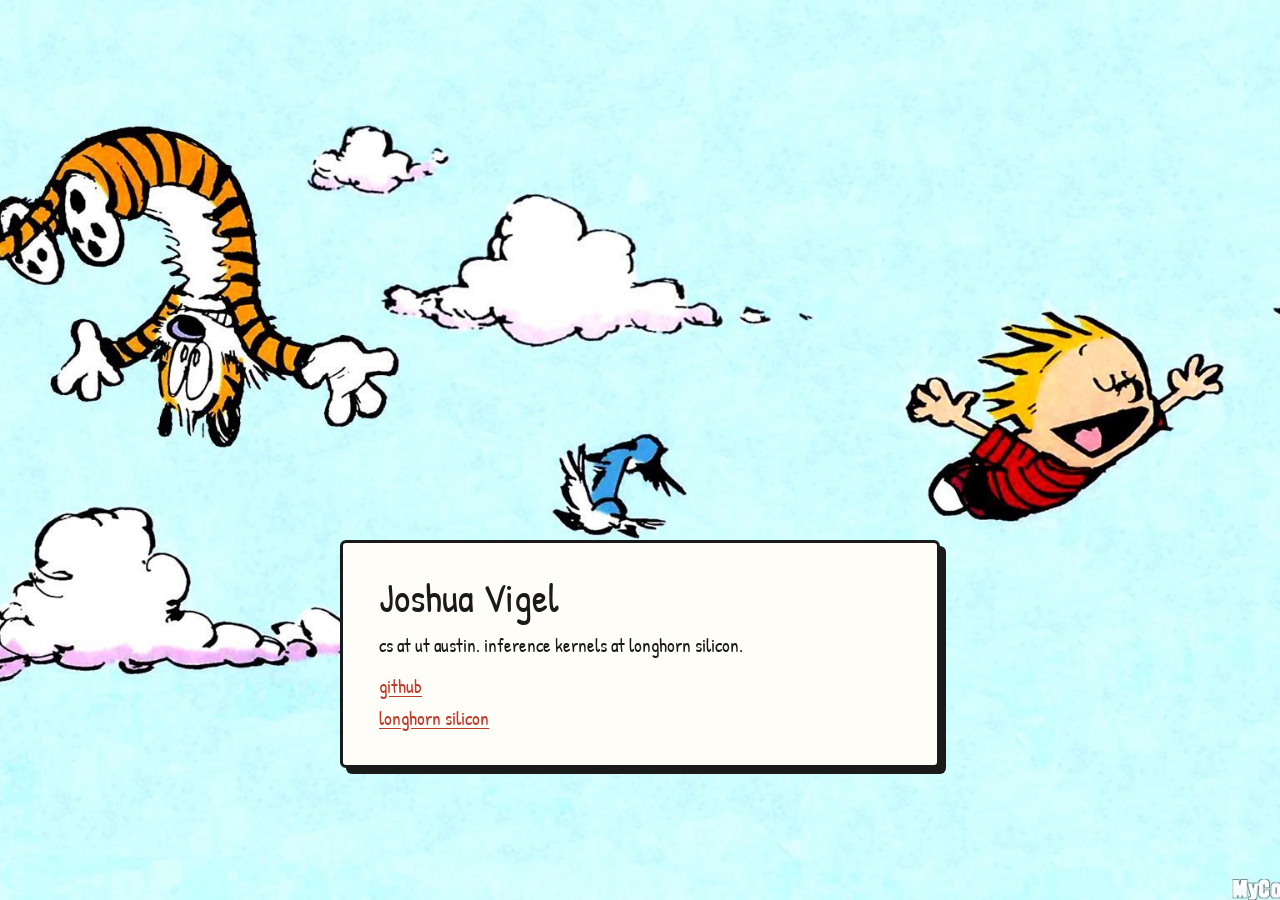
==== index.html @ 04060b35 "Move panel below the characters" ====
<!doctype html>
<html lang="en">
<head>
  <meta charset="utf-8">
  <meta name="viewport" content="width=device-width, initial-scale=1">
  <title>Joshua Vigel</title>
  <link rel="stylesheet" href="style.css?v=3">
</head>
<body data-root="">
  <div class="layout">
    <nav></nav>
    <main>
      <h1>Joshua Vigel</h1>
      <p>cs at ut austin. inference kernels at longhorn silicon.</p>
      <div class="links">
        <a href="https://github.com/marvalarva2929">github</a>
        <a href="longhorn-silicon/index.html">longhorn silicon</a>
      </div>
    </main>
  </div>
  <script src="nav.js?v=3"></script>
</body>
</html>
---- style.css ----
@import url("https://fonts.googleapis.com/css2?family=Patrick+Hand&display=swap");

* { box-sizing: border-box; margin: 0; padding: 0; }

html {
  font-family: "Patrick Hand", "Comic Sans MS", cursive;
  font-size: 19px;
  line-height: 1.5;
  color: #1a1a1a;
  background: #b8e6f0 url("sky.jpg") center top / cover fixed no-repeat;
  min-height: 100%;
}
a { color: #c0392b; text-decoration: underline; text-underline-offset: 3px; }
a:hover { color: #1a1a1a; }

/* the comic panel */
.layout {
  max-width: 600px;
  margin: 60vh auto 64px;
  background: #fffdf7;
  border: 3px solid #1a1a1a;
  border-radius: 6px;
  box-shadow: 6px 6px 0 #1a1a1a;
  padding: 32px 36px;
}

nav { font-size: 16px; margin-bottom: 12px; }
nav:empty { display: none; }
nav a { color: #555; text-decoration: none; }
nav a:hover { text-decoration: underline; }

h1 { font-size: 40px; font-weight: 400; line-height: 1.1; margin-bottom: 12px; }
h2 { font-size: 24px; font-weight: 400; margin: 28px 0 6px; }
p { margin-bottom: 12px; }
.links { display: flex; flex-direction: column; gap: 4px; }
.muted { color: #6b6b6b; }

.pager { display: flex; justify-content: space-between; margin-top: 32px; font-size: 16px; }

/* reference notes on week pages */
.notes {
  margin-top: 40px; padding-top: 14px;
  border-top: 2px dashed #1a1a1a;
  color: #6b6b6b; font-size: 16px; line-height: 1.4;
}
.notes ul { padding-left: 18px; }
.notes li { margin-bottom: 6px; }

@media (max-width: 700px) {
  html { background-attachment: scroll; background-size: auto 100vh; background-position: 20% top; }
  .layout { margin: 38vh 16px 40px; padding: 24px 20px; box-shadow: 4px 4px 0 #1a1a1a; }
  h1 { font-size: 34px; }
}
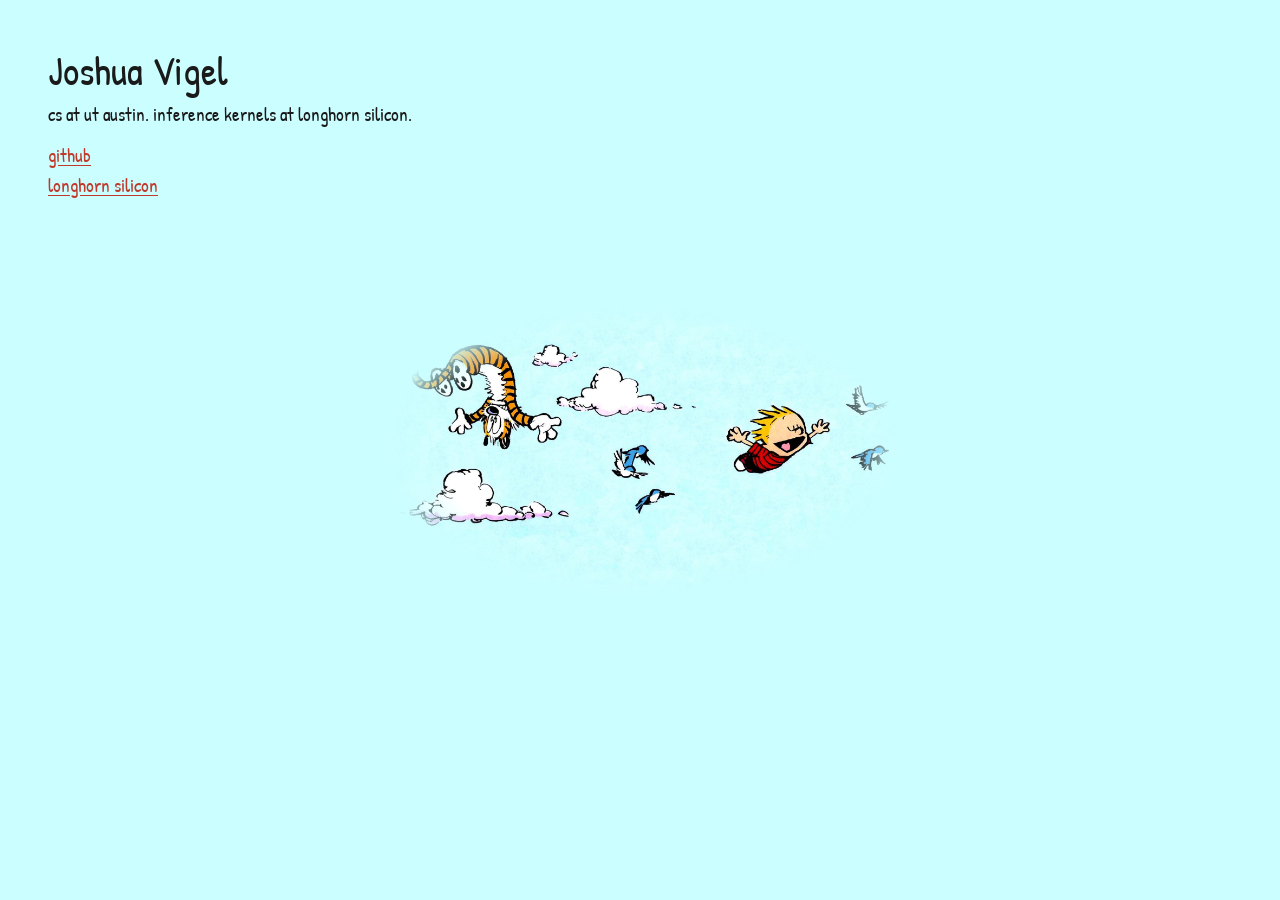
==== commit 2440b069: "Flat sky background, text top left, small comic in the middle" ====
--- a/index.html
+++ b/index.html
@@ -4,7 +4,7 @@
   <meta charset="utf-8">
   <meta name="viewport" content="width=device-width, initial-scale=1">
   <title>Joshua Vigel</title>
-  <link rel="stylesheet" href="style.css?v=3">
+  <link rel="stylesheet" href="style.css?v=4">
 </head>
 <body data-root="">
   <div class="layout">
@@ -18,6 +18,7 @@
       </div>
     </main>
   </div>
-  <script src="nav.js?v=3"></script>
+  <img class="hero" src="sky.jpg" alt="Calvin and Hobbes flying through the sky">
+  <script src="nav.js?v=4"></script>
 </body>
 </html>
--- a/style.css
+++ b/style.css
@@ -7,33 +7,24 @@
   font-size: 19px;
   line-height: 1.5;
   color: #1a1a1a;
-  background: #b8e6f0 url("sky.jpg") center top / cover fixed no-repeat;
-  min-height: 100%;
+  background: #cbfeff; /* the sky in sky.jpg */
 }
+
 a { color: #c0392b; text-decoration: underline; text-underline-offset: 3px; }
 a:hover { color: #1a1a1a; }
 
-/* the comic panel */
-.layout {
-  max-width: 600px;
-  margin: 60vh auto 64px;
-  background: #fffdf7;
-  border: 3px solid #1a1a1a;
-  border-radius: 6px;
-  box-shadow: 6px 6px 0 #1a1a1a;
-  padding: 32px 36px;
-}
+.layout { max-width: 680px; padding: 48px; position: relative; z-index: 1; }
 
 nav { font-size: 16px; margin-bottom: 12px; }
 nav:empty { display: none; }
 nav a { color: #555; text-decoration: none; }
 nav a:hover { text-decoration: underline; }
 
-h1 { font-size: 40px; font-weight: 400; line-height: 1.1; margin-bottom: 12px; }
+h1 { font-size: 40px; font-weight: 400; line-height: 1.1; margin-bottom: 8px; }
 h2 { font-size: 24px; font-weight: 400; margin: 28px 0 6px; }
 p { margin-bottom: 12px; }
-.links { display: flex; flex-direction: column; gap: 4px; }
-.muted { color: #6b6b6b; }
+.links { display: flex; flex-direction: column; gap: 2px; }
+.muted { color: #5b6b6e; }
 
 .pager { display: flex; justify-content: space-between; margin-top: 32px; font-size: 16px; }
 
@@ -41,13 +32,24 @@
 .notes {
   margin-top: 40px; padding-top: 14px;
   border-top: 2px dashed #1a1a1a;
-  color: #6b6b6b; font-size: 16px; line-height: 1.4;
+  color: #5b6b6e; font-size: 16px; line-height: 1.4;
 }
 .notes ul { padding-left: 18px; }
 .notes li { margin-bottom: 6px; }
 
+/* home: the comic, small, in the middle, edges faded into the sky */
+.hero {
+  position: fixed;
+  top: 50%; left: 50%;
+  transform: translate(-50%, -50%);
+  width: min(520px, 70vw);
+  pointer-events: none;
+  -webkit-mask-image: radial-gradient(ellipse at center, #000 55%, transparent 72%);
+  mask-image: radial-gradient(ellipse at center, #000 55%, transparent 72%);
+}
+
 @media (max-width: 700px) {
-  html { background-attachment: scroll; background-size: auto 100vh; background-position: 20% top; }
-  .layout { margin: 38vh 16px 40px; padding: 24px 20px; box-shadow: 4px 4px 0 #1a1a1a; }
+  .layout { padding: 28px 16px; }
   h1 { font-size: 34px; }
+  .hero { position: static; transform: none; display: block; width: 90vw; margin: 24px auto; }
 }
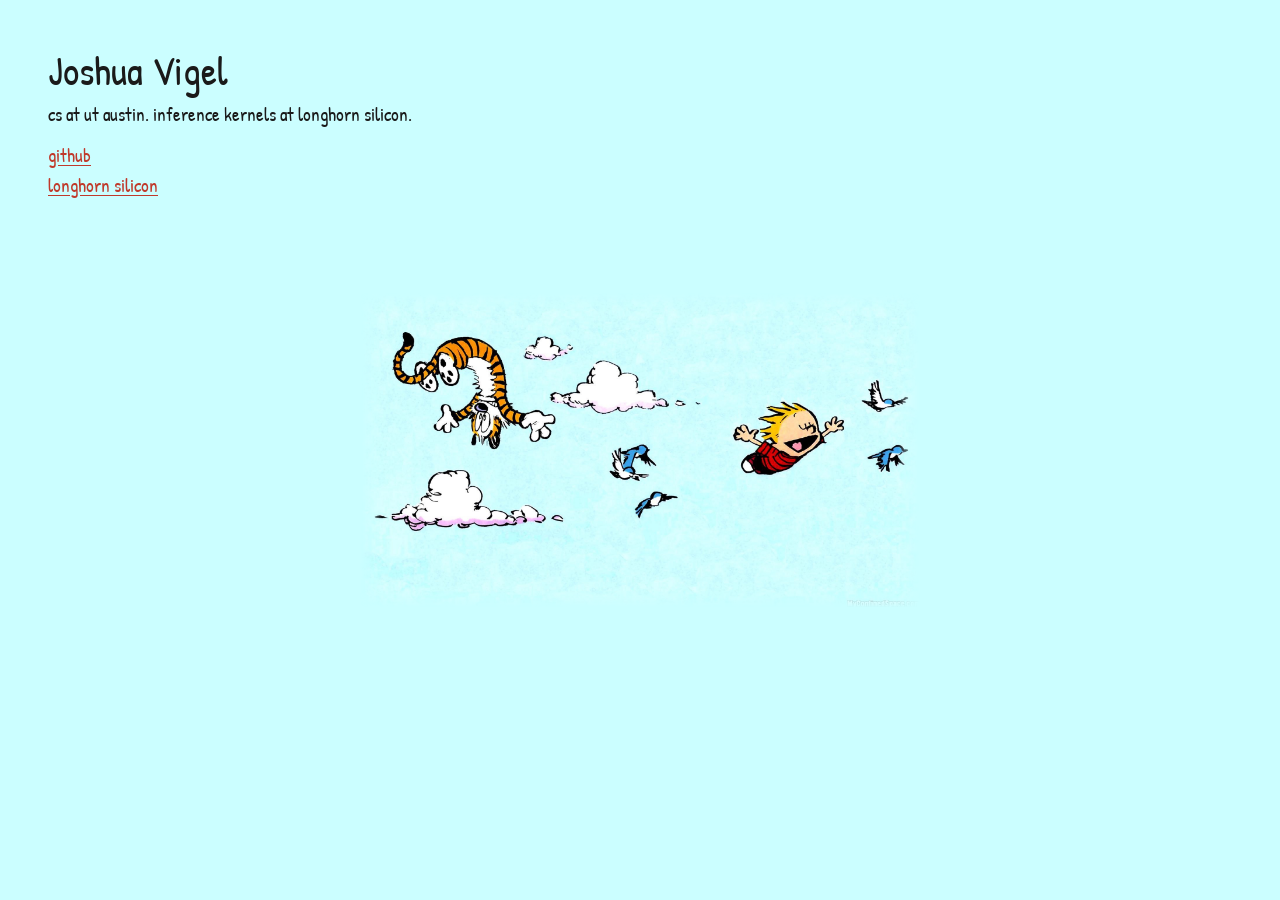
==== commit 42e22ccc: "Fade only the image edges" ====
--- a/index.html
+++ b/index.html
@@ -4,7 +4,7 @@
   <meta charset="utf-8">
   <meta name="viewport" content="width=device-width, initial-scale=1">
   <title>Joshua Vigel</title>
-  <link rel="stylesheet" href="style.css?v=4">
+  <link rel="stylesheet" href="style.css?v=5">
 </head>
 <body data-root="">
   <div class="layout">
@@ -19,6 +19,6 @@
     </main>
   </div>
   <img class="hero" src="sky.jpg" alt="Calvin and Hobbes flying through the sky">
-  <script src="nav.js?v=4"></script>
+  <script src="nav.js?v=5"></script>
 </body>
 </html>
--- a/style.css
+++ b/style.css
@@ -42,10 +42,14 @@
   position: fixed;
   top: 50%; left: 50%;
   transform: translate(-50%, -50%);
-  width: min(520px, 70vw);
+  width: min(560px, 70vw);
   pointer-events: none;
-  -webkit-mask-image: radial-gradient(ellipse at center, #000 55%, transparent 72%);
-  mask-image: radial-gradient(ellipse at center, #000 55%, transparent 72%);
+  --fade-x: linear-gradient(to right, transparent, #000 4%, #000 96%, transparent);
+  --fade-y: linear-gradient(to bottom, transparent, #000 6%, #000 94%, transparent);
+  -webkit-mask-image: var(--fade-x), var(--fade-y);
+  -webkit-mask-composite: source-in;
+  mask-image: var(--fade-x), var(--fade-y);
+  mask-composite: intersect;
 }
 
 @media (max-width: 700px) {
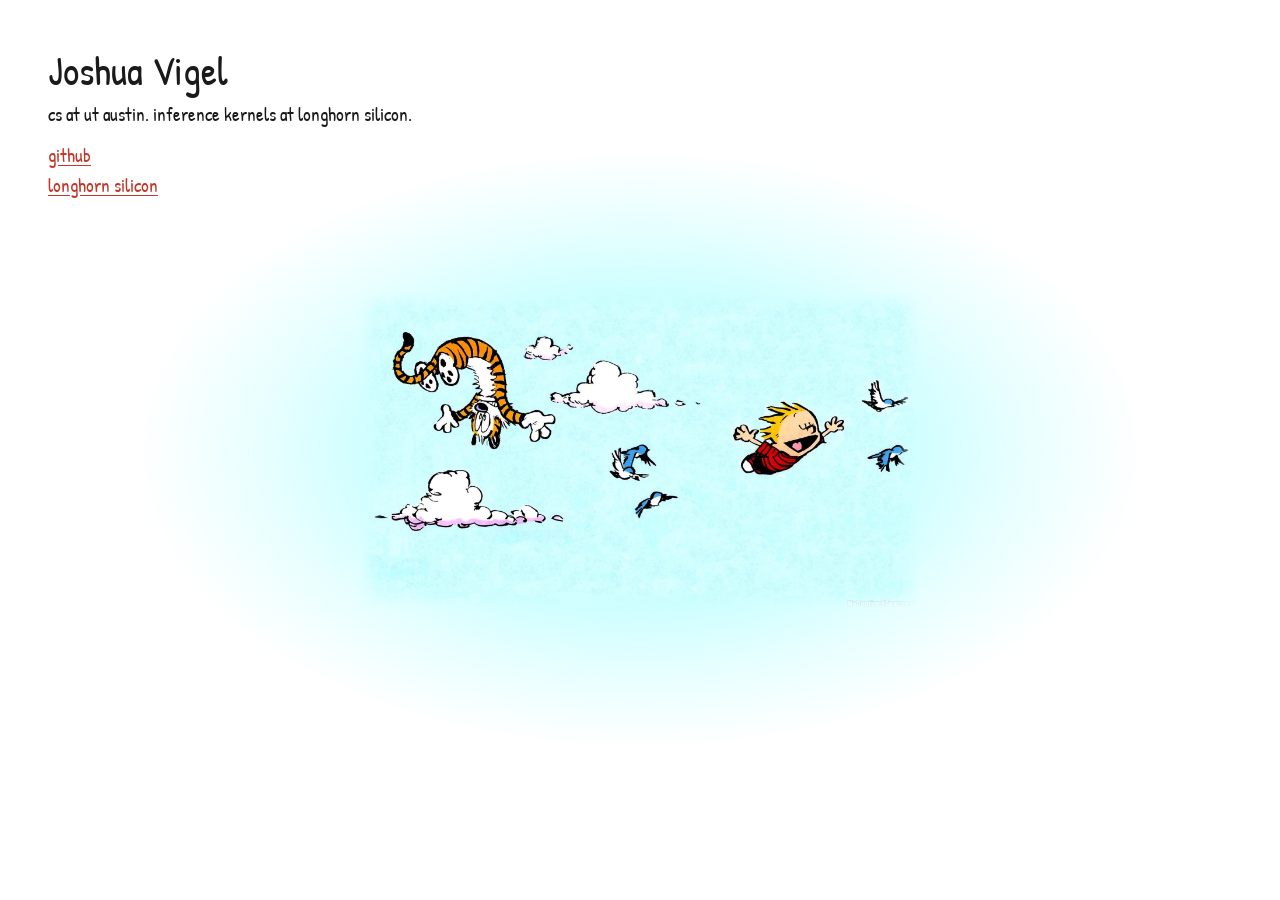
==== commit 32b628c1: "White background with blue glow around the comic" ====
--- a/index.html
+++ b/index.html
@@ -4,7 +4,7 @@
   <meta charset="utf-8">
   <meta name="viewport" content="width=device-width, initial-scale=1">
   <title>Joshua Vigel</title>
-  <link rel="stylesheet" href="style.css?v=5">
+  <link rel="stylesheet" href="style.css?v=6">
 </head>
 <body data-root="">
   <div class="layout">
@@ -18,7 +18,7 @@
       </div>
     </main>
   </div>
-  <img class="hero" src="sky.jpg" alt="Calvin and Hobbes flying through the sky">
-  <script src="nav.js?v=5"></script>
+  <div class="stage"><img class="hero" src="sky.jpg" alt="Calvin and Hobbes flying through the sky"></div>
+  <script src="nav.js?v=6"></script>
 </body>
 </html>
--- a/style.css
+++ b/style.css
@@ -7,7 +7,7 @@
   font-size: 19px;
   line-height: 1.5;
   color: #1a1a1a;
-  background: #cbfeff; /* the sky in sky.jpg */
+  background: #fff;
 }
 
 a { color: #c0392b; text-decoration: underline; text-underline-offset: 3px; }
@@ -37,13 +37,24 @@
 .notes ul { padding-left: 18px; }
 .notes li { margin-bottom: 6px; }
 
-/* home: the comic, small, in the middle, edges faded into the sky */
-.hero {
+/* home: the comic, small, in the middle, with its sky (#cbfeff) glowing out into the white */
+.stage {
   position: fixed;
   top: 50%; left: 50%;
   transform: translate(-50%, -50%);
   width: min(560px, 70vw);
   pointer-events: none;
+}
+.stage::before {
+  content: "";
+  position: absolute;
+  inset: -45% -40%;
+  background: radial-gradient(ellipse closest-side, #cbfeff 50%, rgba(203, 254, 255, 0.45) 75%, rgba(203, 254, 255, 0) 100%);
+}
+.hero {
+  position: relative;
+  display: block;
+  width: 100%;
   --fade-x: linear-gradient(to right, transparent, #000 4%, #000 96%, transparent);
   --fade-y: linear-gradient(to bottom, transparent, #000 6%, #000 94%, transparent);
   -webkit-mask-image: var(--fade-x), var(--fade-y);
@@ -55,5 +66,5 @@
 @media (max-width: 700px) {
   .layout { padding: 28px 16px; }
   h1 { font-size: 34px; }
-  .hero { position: static; transform: none; display: block; width: 90vw; margin: 24px auto; }
+  .stage { position: relative; top: auto; left: auto; transform: none; width: 80vw; margin: 64px auto; }
 }
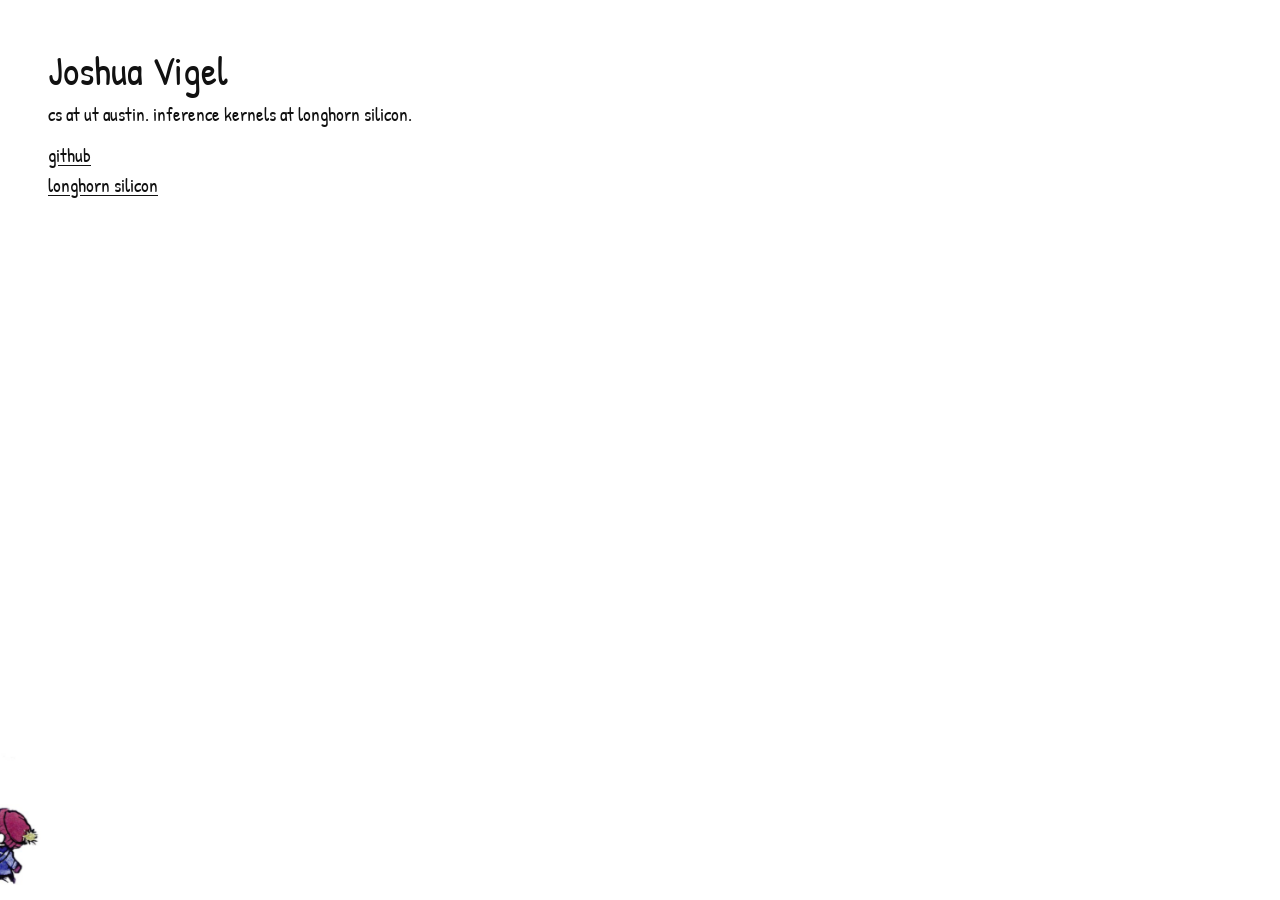
==== commit 5010d735: "Black and white, Calvin and Hobbes walking along the bottom with footprints" ====
--- a/index.html
+++ b/index.html
@@ -4,7 +4,7 @@
   <meta charset="utf-8">
   <meta name="viewport" content="width=device-width, initial-scale=1">
   <title>Joshua Vigel</title>
-  <link rel="stylesheet" href="style.css?v=6">
+  <link rel="stylesheet" href="style.css?v=7">
 </head>
 <body data-root="">
   <div class="layout">
@@ -18,7 +18,8 @@
       </div>
     </main>
   </div>
-  <div class="stage"><img class="hero" src="sky.jpg" alt="Calvin and Hobbes flying through the sky"></div>
-  <script src="nav.js?v=6"></script>
+  <div class="walk"><img class="walkers" src="walkers.jpg?v=7" alt="Calvin and Hobbes walking"></div>
+  <script src="nav.js?v=7"></script>
+  <script src="walk.js?v=7"></script>
 </body>
 </html>
--- a/style.css
+++ b/style.css
@@ -6,65 +6,64 @@
   font-family: "Patrick Hand", "Comic Sans MS", cursive;
   font-size: 19px;
   line-height: 1.5;
-  color: #1a1a1a;
+  color: #111;
   background: #fff;
 }
 
-a { color: #c0392b; text-decoration: underline; text-underline-offset: 3px; }
-a:hover { color: #1a1a1a; }
+a { color: #111; text-decoration: underline; text-underline-offset: 3px; }
+a:hover { color: #777; }
 
 .layout { max-width: 680px; padding: 48px; position: relative; z-index: 1; }
 
 nav { font-size: 16px; margin-bottom: 12px; }
 nav:empty { display: none; }
-nav a { color: #555; text-decoration: none; }
-nav a:hover { text-decoration: underline; }
+nav a { color: #777; text-decoration: none; }
+nav a:hover { color: #111; }
 
 h1 { font-size: 40px; font-weight: 400; line-height: 1.1; margin-bottom: 8px; }
 h2 { font-size: 24px; font-weight: 400; margin: 28px 0 6px; }
 p { margin-bottom: 12px; }
 .links { display: flex; flex-direction: column; gap: 2px; }
-.muted { color: #5b6b6e; }
+.muted { color: #777; }
 
 .pager { display: flex; justify-content: space-between; margin-top: 32px; font-size: 16px; }
 
 /* reference notes on week pages */
 .notes {
   margin-top: 40px; padding-top: 14px;
-  border-top: 2px dashed #1a1a1a;
-  color: #5b6b6e; font-size: 16px; line-height: 1.4;
+  border-top: 2px dashed #111;
+  color: #777; font-size: 16px; line-height: 1.4;
 }
 .notes ul { padding-left: 18px; }
 .notes li { margin-bottom: 6px; }
 
-/* home: the comic, small, in the middle, with its sky (#cbfeff) glowing out into the white */
-.stage {
+/* home: Calvin and Hobbes walking along the bottom, leaving footprints */
+.walk {
   position: fixed;
-  top: 50%; left: 50%;
-  transform: translate(-50%, -50%);
-  width: min(560px, 70vw);
+  left: 0; right: 0; bottom: 0;
+  height: 200px;
+  overflow: hidden;
   pointer-events: none;
 }
-.stage::before {
-  content: "";
+.walkers {
   position: absolute;
-  inset: -45% -40%;
-  background: radial-gradient(ellipse closest-side, #cbfeff 50%, rgba(203, 254, 255, 0.45) 75%, rgba(203, 254, 255, 0) 100%);
+  left: 0; bottom: 12px;
+  height: 170px;
+  mix-blend-mode: multiply; /* the cutout's white disappears into the page */
+  will-change: transform;
 }
-.hero {
-  position: relative;
-  display: block;
-  width: 100%;
-  --fade-x: linear-gradient(to right, transparent, #000 4%, #000 96%, transparent);
-  --fade-y: linear-gradient(to bottom, transparent, #000 6%, #000 94%, transparent);
-  -webkit-mask-image: var(--fade-x), var(--fade-y);
-  -webkit-mask-composite: source-in;
-  mask-image: var(--fade-x), var(--fade-y);
-  mask-composite: intersect;
+.print {
+  position: absolute;
+  border-radius: 50%;
+  background: #b9b9b9;
+  animation: melt 16s linear forwards;
 }
+.print.still { animation: none; }
+@keyframes melt { 0%, 40% { opacity: 1; } 100% { opacity: 0; } }
 
 @media (max-width: 700px) {
   .layout { padding: 28px 16px; }
   h1 { font-size: 34px; }
-  .stage { position: relative; top: auto; left: auto; transform: none; width: 80vw; margin: 64px auto; }
+  .walk { height: 150px; }
+  .walkers { height: 120px; }
 }
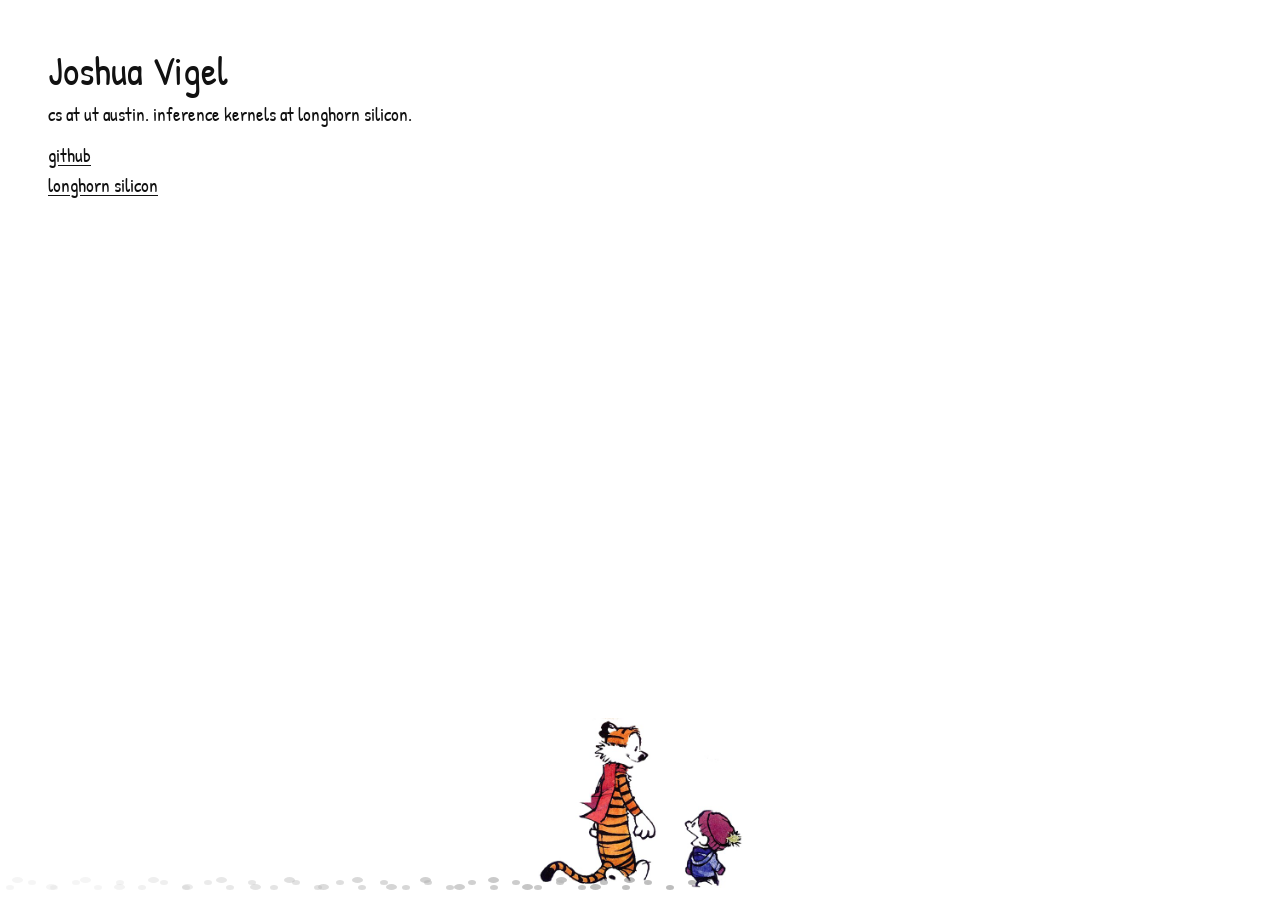
==== commit fedae444: "Stand them in the middle with a footprint trail" ====
--- a/index.html
+++ b/index.html
@@ -4,7 +4,7 @@
   <meta charset="utf-8">
   <meta name="viewport" content="width=device-width, initial-scale=1">
   <title>Joshua Vigel</title>
-  <link rel="stylesheet" href="style.css?v=7">
+  <link rel="stylesheet" href="style.css?v=8">
 </head>
 <body data-root="">
   <div class="layout">
@@ -18,8 +18,8 @@
       </div>
     </main>
   </div>
-  <div class="walk"><img class="walkers" src="walkers.jpg?v=7" alt="Calvin and Hobbes walking"></div>
-  <script src="nav.js?v=7"></script>
-  <script src="walk.js?v=7"></script>
+  <div class="walk"><img class="walkers" src="walkers.jpg?v=8" alt="Calvin and Hobbes walking"></div>
+  <script src="nav.js?v=8"></script>
+  <script src="walk.js?v=8"></script>
 </body>
 </html>
--- a/style.css
+++ b/style.css
@@ -37,7 +37,7 @@
 .notes ul { padding-left: 18px; }
 .notes li { margin-bottom: 6px; }
 
-/* home: Calvin and Hobbes walking along the bottom, leaving footprints */
+/* home: Calvin and Hobbes at the bottom, with their footprints behind them */
 .walk {
   position: fixed;
   left: 0; right: 0; bottom: 0;
@@ -50,16 +50,12 @@
   left: 0; bottom: 12px;
   height: 170px;
   mix-blend-mode: multiply; /* the cutout's white disappears into the page */
-  will-change: transform;
 }
 .print {
   position: absolute;
   border-radius: 50%;
   background: #b9b9b9;
-  animation: melt 16s linear forwards;
 }
-.print.still { animation: none; }
-@keyframes melt { 0%, 40% { opacity: 1; } 100% { opacity: 0; } }
 
 @media (max-width: 700px) {
   .layout { padding: 28px 16px; }
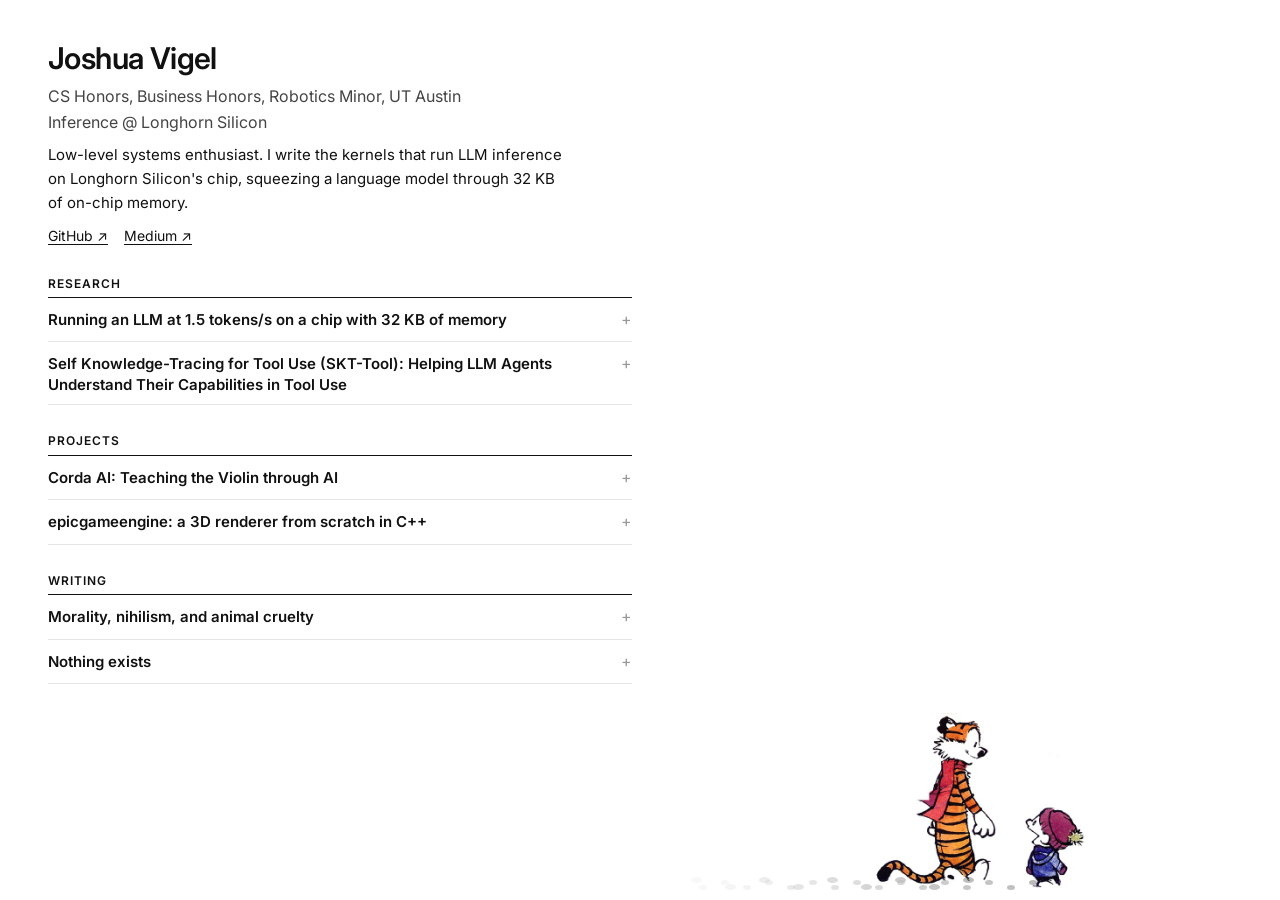
==== commit d88b8d91: "Rewrite the Longhorn Silicon article around the memory problem, with measured optimization results C" ====
--- a/index.html
+++ b/index.html
@@ -4,22 +4,85 @@
   <meta charset="utf-8">
   <meta name="viewport" content="width=device-width, initial-scale=1">
   <title>Joshua Vigel</title>
-  <link rel="stylesheet" href="style.css?v=8">
+  <link rel="stylesheet" href="style.css?v=25">
 </head>
 <body data-root="">
   <div class="layout">
     <nav></nav>
     <main>
       <h1>Joshua Vigel</h1>
-      <p>cs at ut austin. inference kernels at longhorn silicon.</p>
+      <p class="subtitle">CS Honors, Business Honors, Robotics Minor, UT Austin<br>Inference @ Longhorn Silicon</p>
+      <p class="intro">Low-level systems enthusiast. I write the kernels that run LLM inference on Longhorn Silicon's chip, squeezing a language model through 32 KB of on-chip memory.</p>
       <div class="links">
-        <a href="https://github.com/marvalarva2929">github</a>
-        <a href="longhorn-silicon/index.html">longhorn silicon</a>
+        <a href="https://github.com/marvalarva2929">GitHub ↗</a>
+        <a href="https://medium.com/@joshvigel">Medium ↗</a>
       </div>
+
+      <!-- Each entry shows its title; clicking it opens the subtitle and a link to the full piece. -->
+      <section>
+        <div class="sectionbar"><h2>Research</h2></div>
+        <details class="entry" name="entries">
+          <summary><span class="title">Running an LLM at 1.5 tokens/s on a chip with 32 KB of memory</span></summary>
+          <div class="more">
+            <p>End-to-end GPT-Neo on Reef, our NPU: int8 kernels that fit in 8 KB of instruction memory and stream every weight from flash.</p>
+            <span class="meta">Longhorn Silicon</span><br>
+            <a class="view" href="longhorn-silicon/index.html">View more →</a>
+          </div>
+        </details>
+        <details class="entry" name="entries">
+          <summary><span class="title">Self Knowledge-Tracing for Tool Use (SKT-Tool): Helping LLM Agents Understand Their Capabilities in Tool Use</span></summary>
+          <div class="more">
+            <p>Knowledge tracing lets an LLM agent judge its own ability before calling a tool, cutting API calls while keeping accuracy.</p>
+            <span class="meta">Insights from Negative Results in NLP, 2025</span><br>
+            <a class="view" href="https://aclanthology.org/2025.insights-1.14/">Read the paper ↗</a>
+          </div>
+        </details>
+      </section>
+
+      <section>
+        <div class="sectionbar"><h2>Projects</h2></div>
+        <details class="entry" name="entries">
+          <summary><span class="title">Corda AI: Teaching the Violin through AI</span></summary>
+          <div class="more">
+            <p>An iOS app that watches and listens while you practice, measures your playing on-device, and turns it into coaching.</p>
+            <span class="meta"><a href="https://apps.apple.com/us/app/corda-violin-practice/id6801934738">App Store ↗</a></span><br>
+            <a class="view" href="corda/index.html">View more →</a>
+          </div>
+        </details>
+        <details class="entry" name="entries">
+          <summary><span class="title">epicgameengine: a 3D renderer from scratch in C++</span></summary>
+          <div class="more">
+            <p>Hand-written matrix math, perspective projection and .obj model loading, drawn with SDL2.</p>
+            <span class="meta">C++ · 2024</span><br>
+            <a class="view" href="https://github.com/marvalarva2929/epicgameengine">View on GitHub ↗</a>
+          </div>
+        </details>
+      </section>
+
+      <section>
+        <div class="sectionbar"><h2>Writing</h2></div>
+        <details class="entry" name="entries">
+          <summary><span class="title">Morality, nihilism, and animal cruelty</span></summary>
+          <div class="more">
+            <p>A nihilist's case against animal cruelty: how to oppose it without believing in objective morality.</p>
+            <span class="meta">Medium · Apr 2025</span><br>
+            <a class="view" href="https://medium.com/@joshvigel/morality-nihilism-and-animal-cruelty-8fa6c568dfe0">Read on Medium ↗</a>
+          </div>
+        </details>
+        <details class="entry" name="entries">
+          <summary><span class="title">Nothing exists</span></summary>
+          <div class="more">
+            <p>You can show in 3 questions that nothing exists.</p>
+            <span class="meta">Medium · Apr 2025</span><br>
+            <a class="view" href="https://medium.com/@joshvigel/nothing-exists-61d6aa28ff5f">Read on Medium ↗</a>
+          </div>
+        </details>
+      </section>
+
     </main>
   </div>
-  <div class="walk"><img class="walkers" src="walkers.jpg?v=8" alt="Calvin and Hobbes walking"></div>
-  <script src="nav.js?v=8"></script>
-  <script src="walk.js?v=8"></script>
+  <div class="walk"><img class="walkers" src="walkers.jpg?v=24" alt="Calvin and Hobbes walking"></div>
+  <script src="nav.js?v=25"></script>
+  <script src="walk.js?v=24"></script>
 </body>
 </html>
--- a/style.css
+++ b/style.css
@@ -1,11 +1,11 @@
-@import url("https://fonts.googleapis.com/css2?family=Patrick+Hand&display=swap");
+@import url("https://fonts.googleapis.com/css2?family=Inter:wght@400;500;600&display=swap");
 
 * { box-sizing: border-box; margin: 0; padding: 0; }
 
 html {
-  font-family: "Patrick Hand", "Comic Sans MS", cursive;
-  font-size: 19px;
-  line-height: 1.5;
+  font-family: "Inter", ui-sans-serif, system-ui, -apple-system, "Segoe UI", sans-serif;
+  font-size: 16px;
+  line-height: 1.6;
   color: #111;
   background: #fff;
 }
@@ -13,31 +13,60 @@
 a { color: #111; text-decoration: underline; text-underline-offset: 3px; }
 a:hover { color: #777; }
 
-.layout { max-width: 680px; padding: 48px; position: relative; z-index: 1; }
-
-nav { font-size: 16px; margin-bottom: 12px; }
+.layout { max-width: 680px; padding: 40px 48px; position: relative; z-index: 1; }
+
+nav { font-size: 14px; margin-bottom: 12px; }
 nav:empty { display: none; }
 nav a { color: #777; text-decoration: none; }
 nav a:hover { color: #111; }
 
-h1 { font-size: 40px; font-weight: 400; line-height: 1.1; margin-bottom: 8px; }
-h2 { font-size: 24px; font-weight: 400; margin: 28px 0 6px; }
+h1 { font-size: 30px; font-weight: 600; letter-spacing: -0.02em; line-height: 1.2; margin-bottom: 8px; }
+h2 { font-size: 20px; font-weight: 600; margin: 28px 0 6px; }
 p { margin-bottom: 12px; }
-.links { display: flex; flex-direction: column; gap: 2px; }
+.subtitle { color: #444; margin-bottom: 8px; }
+.intro { max-width: 520px; font-size: 15px; margin-bottom: 10px; }
+.links { display: flex; gap: 16px; font-size: 14px; }
+.eyebrow { font-size: 12px; letter-spacing: 0.08em; text-transform: uppercase; color: #777; margin-bottom: 8px; }
 .muted { color: #777; }
 
-.pager { display: flex; justify-content: space-between; margin-top: 32px; font-size: 16px; }
-
-/* reference notes on week pages */
+/* home sections: label bar, then collapsed entries; click a title to open it */
+section { margin-top: 26px; }
+.sectionbar { border-bottom: 1px solid #111; padding-bottom: 4px; }
+.sectionbar h2 { font-size: 12px; font-weight: 600; letter-spacing: 0.08em; text-transform: uppercase; margin: 0; }
+
+.entry { border-bottom: 1px solid #e5e5e5; }
+.entry summary {
+  display: grid; grid-template-columns: 1fr 16px; gap: 16px; align-items: baseline;
+  padding: 9px 0; cursor: pointer; list-style: none;
+}
+.entry summary::-webkit-details-marker { display: none; }
+.entry summary::after { content: "+"; color: #999; text-align: right; }
+.entry[open] summary::after { content: "−"; }
+.entry summary:hover .title { text-decoration: underline; text-underline-offset: 3px; }
+.entry .title { font-size: 15px; font-weight: 600; line-height: 1.4; }
+.entry .more { padding: 0 32px 12px 0; font-size: 14px; }
+.entry .more p { color: #444; margin-bottom: 4px; }
+.entry .meta { font-size: 12px; color: #999; }
+.entry .meta a { color: #999; }
+.entry .view { display: inline-block; margin-top: 6px; font-weight: 500; }
+
+/* reference notes on article pages */
 .notes {
   margin-top: 40px; padding-top: 14px;
   border-top: 2px dashed #111;
-  color: #777; font-size: 16px; line-height: 1.4;
-}
-.notes ul { padding-left: 18px; }
-.notes li { margin-bottom: 6px; }
-
-/* home: Calvin and Hobbes at the bottom, with their footprints behind them */
+  color: #777; font-size: 14px; line-height: 1.5;
+}
+.notes ul { padding: 4px 0 10px 18px; }
+.notes li { margin-bottom: 4px; }
+.week { border-bottom: 1px solid #eee; }
+.week summary { cursor: pointer; list-style: none; padding: 6px 0; color: #444; font-weight: 500; }
+.week summary::-webkit-details-marker { display: none; }
+.week summary::before { content: "+ "; color: #999; }
+.week[open] summary::before { content: "− "; }
+.week summary:hover { color: #111; }
+
+/* home: Calvin and Hobbes stuck to the bottom right of the window, footprints behind them */
+body { position: relative; min-height: 100vh; }
 .walk {
   position: fixed;
   left: 0; right: 0; bottom: 0;
@@ -48,7 +77,7 @@
 .walkers {
   position: absolute;
   left: 0; bottom: 12px;
-  height: 170px;
+  height: 175px;
   mix-blend-mode: multiply; /* the cutout's white disappears into the page */
 }
 .print {
@@ -59,7 +88,164 @@
 
 @media (max-width: 700px) {
   .layout { padding: 28px 16px; }
-  h1 { font-size: 34px; }
-  .walk { height: 150px; }
-  .walkers { height: 120px; }
-}
+  h1 { font-size: 26px; }
+  .entry summary { grid-template-columns: 1fr 16px; gap: 2px 8px; }
+  .entry .more { padding: 0 0 12px; }
+  /* phones have no free right side: they sit centered below the content instead */
+  .walk { position: absolute; height: 140px; }
+  body[data-root=""] .layout { padding-bottom: 150px; }
+  .walkers { height: 115px; }
+}
+
+/* articles */
+.crumbs {
+  position: sticky; top: 0; z-index: 2;
+  background: #fff; padding: 10px 0; margin: -10px 0 14px;
+  border-bottom: 1px solid #eee;
+  display: flex; flex-wrap: wrap; gap: 6px; font-size: 13px;
+}
+.crumbs span { color: #bbb; }
+.crumbs .here { color: #111; font-weight: 500; }
+.crumbs:not(.deep) .here-sep { display: none; }
+
+article section { margin-top: 36px; scroll-margin-top: 56px; }
+article h2 { font-size: 20px; margin: 0 0 10px; }
+article h3 { font-size: 16px; font-weight: 600; margin: 20px 0 8px; }
+article ul, article ol { padding-left: 20px; margin-bottom: 12px; }
+article li { margin-bottom: 6px; }
+article code { font-size: 14px; background: #f4f4f4; padding: 1px 4px; border-radius: 3px; }
+.toc { margin: 18px 0 0; padding-left: 0 !important; list-style: none; }
+.toc li { margin-bottom: 2px; }
+.toc a { color: #444; text-decoration: none; }
+.toc a:hover { text-decoration: underline; }
+
+article table { border-collapse: collapse; margin: 8px 0 16px; }
+article th, article td { text-align: left; padding: 5px 16px 5px 0; border-bottom: 1px solid #eee; vertical-align: top; }
+article th { font-weight: 600; color: #444; }
+article table.num td:last-child, article table.num th:last-child { text-align: right; font-variant-numeric: tabular-nums; }
+
+/* drafting placeholders */
+.todo { color: #b45309; }
+figure.todo {
+  border: 1px dashed #d6d3d1; border-radius: 6px; padding: 28px 16px; margin: 16px 0;
+  text-align: center;
+}
+
+/* article: kernel walk-through (one text size throughout) */
+article h4 { font-size: 16px; font-weight: 600; margin: 22px 0 6px; }
+.kernel { border-left: 2px solid #111; padding-left: 14px; }
+.math { padding-left: 14px; font-style: italic; }
+a.code {
+  text-decoration: none; color: #111; white-space: nowrap;
+  border: 1px solid #111; border-radius: 4px; padding: 0 6px;
+}
+a.code::after { content: " →"; }
+a.code:hover { background: #111; color: #fff; }
+.kernel > a.code:first-child { margin-right: 4px; }
+.opts li { margin-bottom: 10px; }
+.opts .effect { display: block; }
+
+/* code: a pop-out box on the right, 5% in from the top, right and bottom */
+.code-panel {
+  position: fixed; top: 5vh; bottom: 5vh; right: 5vw; z-index: 10;
+  width: min(44vw, 720px); background: #fff;
+  border: 1px solid #ddd; border-radius: 8px; overflow: hidden;
+  box-shadow: 0 12px 40px rgba(0, 0, 0, 0.12);
+  display: flex; flex-direction: column;
+  opacity: 0; pointer-events: none; transform: translateX(16px);
+  transition: opacity 0.15s ease, transform 0.15s ease;
+}
+.code-open .code-panel { opacity: 1; pointer-events: auto; transform: none; }
+.code-panel header { display: flex; align-items: baseline; gap: 14px; padding: 12px 16px; border-bottom: 1px solid #eee; }
+.code-panel header > div { flex: 1; min-width: 0; display: flex; gap: 10px; flex-wrap: wrap; }
+.code-title { font-weight: 600; }
+.code-sub { color: #777; }
+.code-close { border: 0; background: none; font-size: 22px; line-height: 1; cursor: pointer; color: #777; }
+.code-close:hover { color: #111; }
+.code-panel pre { flex: 1; overflow: auto; margin: 0; padding: 12px 0; font-size: 12.5px; line-height: 1.55; }
+.code-panel code { font-family: ui-monospace, SFMono-Regular, Menlo, monospace; display: block; min-width: max-content; }
+.code-panel .ln { display: block; padding: 0 16px 0 0; }
+.code-panel .ln::before { content: attr(data-n); display: inline-block; width: 3.2em; padding-right: 1em; text-align: right; color: #bbb; user-select: none; }
+.code-panel .ln.hl { background: #fff8db; }
+
+/* DTCM maps: the 32 KiB to scale, a KiB axis, and a row per region */
+.dtcm { margin: 14px 0 28px; }
+.dtcm > p { margin-bottom: 6px; }
+.dtcm .bar { display: flex; height: 30px; border: 1px solid #111; border-radius: 3px; overflow: hidden; }
+.dtcm .seg {
+  display: flex; align-items: center; justify-content: center; overflow: hidden; white-space: nowrap;
+  border-right: 1px solid #fff; background: #eee; color: #888; font-size: 13px;
+}
+.dtcm .seg:last-child { border-right: 0; }
+.dtcm .seg.on { color: #fff; font-weight: 500; }
+.dtcm .seg.free:not(.on) { background: repeating-linear-gradient(45deg, #eee 0 4px, #f8f8f8 4px 8px); }
+.dtcm .on.residual { background: #111; }
+.dtcm .on.normed { background: #555; }
+.dtcm .on.shared { background: #2f6f4f; }
+.dtcm .on.scratch { background: #c2410c; }
+.dtcm .on.small { background: #7c3aed; }
+.dtcm .on.free { background: #999; }
+.dtcm .axis { position: relative; height: 22px; margin: 2px 0 8px; font-size: 13px; color: #777; }
+.dtcm .axis span { position: absolute; top: 0; transform: translateX(-50%); padding-top: 6px; white-space: nowrap; }
+.dtcm .axis span::before { content: ""; position: absolute; top: 0; left: 50%; height: 5px; border-left: 1px solid #999; }
+.dtcm .axis span:first-child { transform: none; }
+.dtcm .axis span:first-child::before { left: 0; }
+.dtcm .axis span:last-child { transform: translateX(-100%); }
+.dtcm .axis span:last-child::before { left: auto; right: 0; }
+.dtcm table.legend { margin: 0; width: 100%; }
+.dtcm .legend tr.off td { color: #999; }
+.dtcm .legend td:nth-child(-n+2) { white-space: nowrap; font-variant-numeric: tabular-nums; }
+.dtcm .swatch { display: inline-block; width: 10px; height: 10px; border-radius: 2px; margin-right: 8px; background: #ddd; }
+.dtcm .swatch.on.residual { background: #111; }
+.dtcm .swatch.on.normed { background: #555; }
+.dtcm .swatch.on.shared { background: #2f6f4f; }
+.dtcm .swatch.on.scratch { background: #c2410c; }
+.dtcm .swatch.on.small { background: #7c3aed; }
+.dtcm .swatch.on.free { background: #999; }
+
+@media (max-width: 700px) {
+  .code-panel { left: 4vw; right: 4vw; width: auto; }
+}
+
+/* article: charts (longhorn-silicon/article.js) */
+.flow { display: flex; flex-wrap: wrap; align-items: center; gap: 6px 8px; margin: 10px 0 16px; font-size: 14px; }
+.flow span { border: 1px solid #111; border-radius: 4px; padding: 4px 10px; font-weight: 500; }
+.flow i { font-style: normal; color: #666; }
+.flow i::after { content: " →"; }
+figure.chart { margin: 18px 0 24px; }
+figure.chart figcaption { font-weight: 600; margin-bottom: 8px; }
+.chart .legend { display: flex; flex-wrap: wrap; gap: 4px 16px; font-size: 13px; color: #444; margin-bottom: 10px; }
+.chart .legend i { display: inline-block; width: 10px; height: 10px; border-radius: 2px; margin-right: 6px; vertical-align: -1px; }
+.chart .row { display: grid; grid-template-columns: minmax(110px, 38%) 1fr; gap: 12px; align-items: center; padding: 5px 0; border-bottom: 1px solid #f2f2f2; }
+.chart .label { font-size: 14px; color: #333; }
+.chart .tracks { display: flex; flex-direction: column; gap: 2px; }
+.chart .track { position: relative; display: flex; align-items: center; height: 26px; }
+.chart .track.thin { height: 12px; }
+.chart .seg { height: 100%; border-right: 2px solid #fff; color: #fff; font-size: 12px; font-weight: 600;
+  display: flex; align-items: center; justify-content: center; font-variant-numeric: tabular-nums; min-width: 2px; }
+.chart .seg:last-of-type { border-radius: 0 4px 4px 0; }
+.chart .track.thin .seg { border-right: 0; border-radius: 0 3px 3px 0; }
+.chart .val, .chart .total { font-size: 12px; color: #444; margin-left: 6px; white-space: nowrap; font-variant-numeric: tabular-nums; }
+.chart .marker { position: absolute; top: -4px; bottom: -4px; border-left: 2px dashed #111; }
+.chart .note { font-size: 13px; color: #555; margin-top: 8px; }
+.chart .marker-key { display: inline-block; width: 0; height: 12px; border-left: 2px dashed #111; margin-right: 8px; vertical-align: -1px; }
+.chart .columns { display: flex; align-items: stretch; gap: 8px; }
+.chart .col { flex: 1; min-width: 0; display: flex; flex-direction: column; }
+.chart .col-plot { height: 200px; display: flex; flex-direction: column; justify-content: flex-end; align-items: center; border-bottom: 1px solid #999; }
+.chart .col-bar { width: 70%; max-width: 56px; border-radius: 4px 4px 0 0; min-height: 2px; }
+.chart .col-val { font-size: 13px; font-weight: 600; color: #222; margin-bottom: 4px; text-align: center; font-variant-numeric: tabular-nums; line-height: 1.2; }
+.chart .col-val small { display: block; font-weight: 400; color: #666; font-size: 12px; }
+.chart .col-label { font-size: 12.5px; color: #444; text-align: center; margin-top: 6px; line-height: 1.3; }
+figure.timeline { margin: 18px 0 24px; }
+figure.timeline figcaption { font-weight: 600; margin-bottom: 10px; }
+.tl-row { display: grid; grid-template-columns: 170px 1fr 90px; gap: 10px; align-items: center; margin-bottom: 10px; }
+.tl-name { font-size: 14px; color: #333; }
+.tl-track { position: relative; height: 44px; background: #fafafa; border-radius: 4px; }
+.tl-track i { position: absolute; height: 20px; font-style: normal; font-size: 11.5px; color: #fff; display: flex; align-items: center; justify-content: center;
+  border-right: 2px solid #fafafa; border-radius: 3px; white-space: nowrap; overflow: hidden; }
+.tl-track i.load { top: 1px; background: #257de0; }
+.tl-track i.comp { top: 23px; background: #f47230; }
+.tl-total { font-size: 13px; color: #444; font-variant-numeric: tabular-nums; }
+figure.timeline .legend { display: flex; gap: 16px; font-size: 13px; color: #444; }
+figure.timeline .legend i { display: inline-block; width: 10px; height: 10px; border-radius: 2px; margin-right: 6px; vertical-align: -1px; }
+@media (max-width: 640px) { .tl-row { grid-template-columns: 1fr; } .chart .col-label { font-size: 11px; } }
